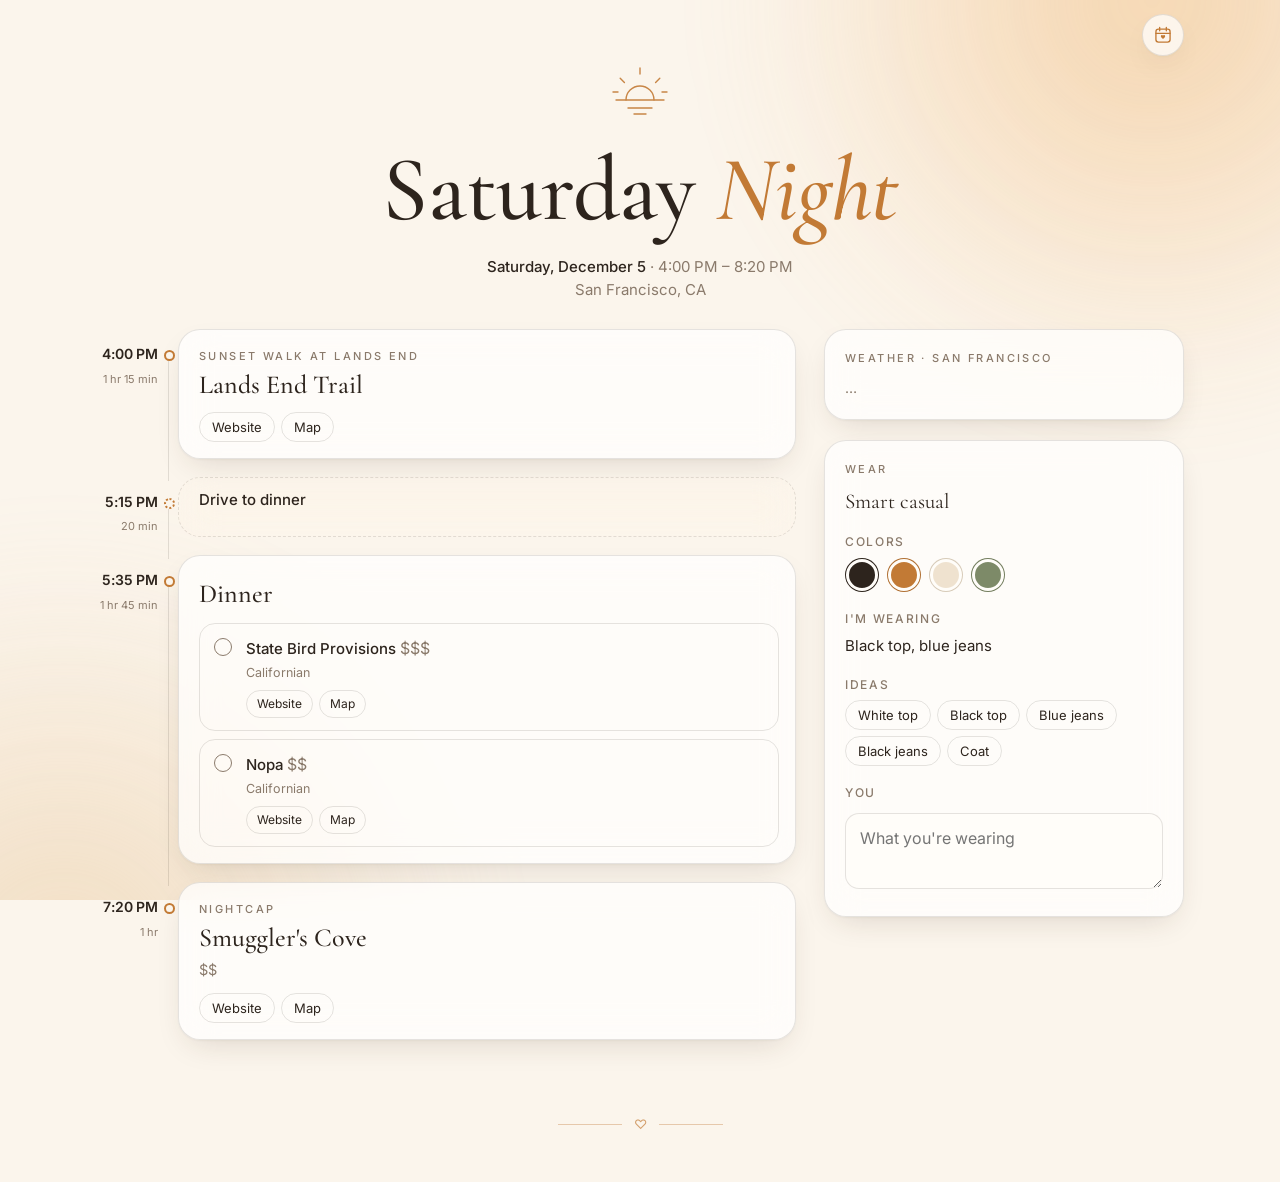
==== index.html @ 9ba9028a "Calendar link so she can browse every date - Share tab makes a calendar link carrying all dates (pas" ====
<!doctype html>
<html lang="en">
<head>
  <meta charset="utf-8">
  <meta name="viewport" content="width=device-width, initial-scale=1, viewport-fit=cover">
  <meta name="apple-mobile-web-app-capable" content="yes">
  <meta name="apple-mobile-web-app-status-bar-style" content="black-translucent">
  <meta name="apple-mobile-web-app-title" content="Date Night">
  <meta name="theme-color" content="#fbf5ec">
  <title>Date Night</title>
  <link rel="icon" href="data:image/svg+xml,<svg xmlns='http://www.w3.org/2000/svg' viewBox='0 0 64 64'><circle cx='32' cy='32' r='30' fill='%23c27a35'/><path d='M32 46s-14-8-14-18a7 7 0 0 1 14-2 7 7 0 0 1 14 2c0 10-14 18-14 18z' fill='%23fff'/></svg>">
  <link rel="preconnect" href="https://fonts.googleapis.com">
  <link rel="preconnect" href="https://fonts.gstatic.com" crossorigin>
  <link href="https://fonts.googleapis.com/css2?family=Cormorant+Garamond:ital,wght@0,400;0,500;0,600;1,400;1,500&family=Inter:wght@400;500;600&family=Playfair+Display:ital,wght@0,400;0,500;1,400&display=swap" rel="stylesheet">
  <link rel="stylesheet" href="css/style.css?v=9">
</head>
<body data-theme="golden">
  <div class="ambient" aria-hidden="true"></div>
  <div class="fx" id="fx" aria-hidden="true"></div>

  <div class="home" id="app">
    <button class="cal-btn" id="cal-btn" type="button" aria-label="Our dates" hidden>
      <svg viewBox="0 0 24 24" width="20" height="20" fill="none" stroke="currentColor" stroke-width="1.6" stroke-linecap="round" stroke-linejoin="round"><rect x="3.5" y="5" width="17" height="15.5" rx="3"/><path d="M3.5 10h17M8 3v4M16 3v4"/><path d="M12 16.6s-2.6-1.5-2.6-3.2a1.3 1.3 0 0 1 2.6-.4 1.3 1.3 0 0 1 2.6.4c0 1.7-2.6 3.2-2.6 3.2z" fill="currentColor" stroke="none"/></svg>
    </button>
    <header class="hero" id="hero"></header>

    <div class="jump-wrap">
      <nav class="jump" aria-label="Sections">
        <a href="#plan" data-sec="plan" class="on">Plan</a>
        <a href="#weather" data-sec="weather">Weather</a>
        <a href="#outfits" data-sec="outfits">Wear</a>
      </nav>
    </div>

    <div class="layout">
      <section id="plan" aria-label="Plan">
        <ol class="timeline" id="timeline"></ol>
      </section>

      <aside>
        <section id="weather" class="card weather" aria-label="Weather"></section>
        <section id="outfits" class="card outfit" aria-label="Wear"></section>
      </aside>
    </div>

    <footer class="foot"><div class="ornament" aria-hidden="true">♡</div></footer>
  </div>

  <div class="home her-cal" id="her-cal" hidden></div>

  <div class="picks-bar" id="picks-bar" hidden>
    <span id="picks-text"></span>
    <button class="btn small" id="send-picks" type="button">Send</button>
  </div>
  <div class="toast" id="toast" role="status" aria-live="polite"></div>

  <script type="module" src="js/home.js?v=9"></script>
</body>
</html>
---- css/style.css ----
/* ============================================================
   Date Planner — shared styles
   Themes set color tokens; components only read tokens.
   ============================================================ */

:root,
[data-theme="golden"] {
  --bg: #fbf5ec;
  --bg-2: #f4e8d8;
  --surface: rgba(255, 255, 255, 0.72);
  --surface-solid: #fffdf9;
  --ink: #2d241d;
  --muted: #8a7a6b;
  --line: rgba(45, 36, 29, 0.12);
  --accent: #c27a35;
  --accent-ink: #ffffff;
  --accent-soft: rgba(194, 122, 53, 0.12);
  --glow-1: rgba(239, 178, 107, 0.55);
  --glow-2: rgba(233, 199, 155, 0.6);
  --display: "Cormorant Garamond", Georgia, serif;
  --shadow: 0 1px 2px rgba(60, 40, 20, 0.04), 0 12px 32px -12px rgba(60, 40, 20, 0.18);
  color-scheme: light;
}
[data-theme="midnight"] {
  --bg: #0f131d;
  --bg-2: #161c2b;
  --surface: rgba(28, 35, 51, 0.72);
  --surface-solid: #1a2030;
  --ink: #f1ead8;
  --muted: #9aa0ae;
  --line: rgba(241, 234, 216, 0.12);
  --accent: #d6b46a;
  --accent-ink: #14110a;
  --accent-soft: rgba(214, 180, 106, 0.14);
  --glow-1: rgba(214, 180, 106, 0.22);
  --glow-2: rgba(70, 90, 150, 0.35);
  --display: "Playfair Display", Georgia, serif;
  --shadow: 0 1px 2px rgba(0, 0, 0, 0.3), 0 16px 40px -16px rgba(0, 0, 0, 0.6);
  color-scheme: dark;
}
[data-theme="blossom"] {
  --bg: #fdf4f4;
  --bg-2: #f9e3e6;
  --surface: rgba(255, 255, 255, 0.74);
  --surface-solid: #fffafa;
  --ink: #3b2430;
  --muted: #977883;
  --line: rgba(59, 36, 48, 0.12);
  --accent: #b4536b;
  --accent-ink: #ffffff;
  --accent-soft: rgba(180, 83, 107, 0.1);
  --glow-1: rgba(244, 180, 194, 0.6);
  --glow-2: rgba(255, 214, 220, 0.8);
  --display: "Cormorant Garamond", Georgia, serif;
  --shadow: 0 1px 2px rgba(90, 30, 50, 0.04), 0 12px 32px -12px rgba(90, 30, 50, 0.16);
  color-scheme: light;
}
[data-theme="coastal"] {
  --bg: #f2f6f5;
  --bg-2: #e2edeb;
  --surface: rgba(255, 255, 255, 0.74);
  --surface-solid: #fbfdfd;
  --ink: #1d2c33;
  --muted: #6e8389;
  --line: rgba(29, 44, 51, 0.12);
  --accent: #2f6f7e;
  --accent-ink: #ffffff;
  --accent-soft: rgba(47, 111, 126, 0.1);
  --glow-1: rgba(150, 200, 205, 0.55);
  --glow-2: rgba(230, 215, 185, 0.6);
  --display: "Playfair Display", Georgia, serif;
  --shadow: 0 1px 2px rgba(20, 50, 60, 0.04), 0 12px 32px -12px rgba(20, 50, 60, 0.16);
  color-scheme: light;
}
[data-theme="autumn"] {
  --bg: #3a2518;
  --bg-2: #4a3020;
  --surface: rgba(84, 54, 34, 0.66);
  --surface-solid: #4b301f;
  --ink: #f6e4cc;
  --muted: #caa684;
  --line: rgba(246, 228, 204, 0.14);
  --accent: #e8782c;
  --accent-ink: #2a1608;
  --accent-soft: rgba(232, 120, 44, 0.17);
  --glow-1: rgba(232, 120, 44, 0.3);
  --glow-2: rgba(150, 70, 25, 0.4);
  --display: "Cormorant Garamond", Georgia, serif;
  --shadow: 0 1px 2px rgba(0, 0, 0, 0.3), 0 16px 40px -16px rgba(20, 8, 0, 0.7);
  color-scheme: dark;
}
[data-theme="starlit"] {
  --bg: #15102a;
  --bg-2: #1f1840;
  --surface: rgba(42, 33, 72, 0.6);
  --surface-solid: #241c44;
  --ink: #ece8ff;
  --muted: #a49cc8;
  --line: rgba(236, 232, 255, 0.12);
  --accent: #c9b8ff;
  --accent-ink: #1a1433;
  --accent-soft: rgba(201, 184, 255, 0.14);
  --glow-1: rgba(140, 110, 255, 0.3);
  --glow-2: rgba(255, 170, 220, 0.16);
  --display: "Cormorant Garamond", Georgia, serif;
  --shadow: 0 1px 2px rgba(0, 0, 0, 0.3), 0 16px 40px -16px rgba(0, 0, 0, 0.7);
  color-scheme: dark;
}

[data-theme="warmxmas"] {
  --bg: #1b2a21; --bg-2: #22352a; --surface: rgba(38, 58, 45, 0.72); --surface-solid: #24372b;
  --ink: #f7ecd8; --muted: #b8b59c; --line: rgba(247, 236, 216, 0.13);
  --accent: #e0533f; --accent-ink: #ffffff; --accent-soft: rgba(224, 83, 63, 0.16);
  --glow-1: rgba(240, 180, 90, 0.22); --glow-2: rgba(224, 83, 63, 0.18);
  --display: "Playfair Display", Georgia, serif; --flake: #ffffff;
  --shadow: 0 1px 2px rgba(0, 0, 0, 0.3), 0 16px 40px -16px rgba(0, 0, 0, 0.6);
  color-scheme: dark;
}
[data-theme="whitexmas"] {
  --bg: #f3f6f9; --bg-2: #e3ebf3; --surface: rgba(255, 255, 255, 0.76); --surface-solid: #fbfdff;
  --ink: #1d2a3a; --muted: #74859a; --line: rgba(29, 42, 58, 0.11);
  --accent: #3b6a9a; --accent-ink: #ffffff; --accent-soft: rgba(59, 106, 154, 0.1);
  --glow-1: rgba(180, 205, 230, 0.7); --glow-2: rgba(255, 255, 255, 0.9);
  --display: "Cormorant Garamond", Georgia, serif; --flake: #b9cde2;
  --shadow: 0 1px 2px rgba(20, 40, 70, 0.04), 0 12px 32px -12px rgba(20, 40, 70, 0.16);
  color-scheme: light;
}
[data-theme="festive"] {
  --bg: #121212; --bg-2: #1d1b17; --surface: rgba(32, 30, 26, 0.74); --surface-solid: #1f1d19;
  --ink: #f6efe0; --muted: #a8a08e; --line: rgba(246, 239, 224, 0.12);
  --accent: #e6c25d; --accent-ink: #1a1406; --accent-soft: rgba(230, 194, 93, 0.14);
  --glow-1: rgba(230, 194, 93, 0.22); --glow-2: rgba(240, 120, 170, 0.14);
  --display: "Playfair Display", Georgia, serif;
  --shadow: 0 1px 2px rgba(0, 0, 0, 0.4), 0 16px 40px -16px rgba(0, 0, 0, 0.7);
  color-scheme: dark;
}
[data-theme="summer"] {
  --bg: #fff7e8; --bg-2: #ffe9c7; --surface: rgba(255, 255, 255, 0.74); --surface-solid: #fffcf5;
  --ink: #2b2118; --muted: #9a8167; --line: rgba(43, 33, 24, 0.12);
  --accent: #f0643a; --accent-ink: #ffffff; --accent-soft: rgba(240, 100, 58, 0.12);
  --glow-1: rgba(255, 200, 80, 0.6); --glow-2: rgba(80, 200, 200, 0.32);
  --display: "Playfair Display", Georgia, serif;
  --shadow: 0 1px 2px rgba(90, 50, 10, 0.05), 0 12px 32px -12px rgba(90, 50, 10, 0.18);
  color-scheme: light;
}
[data-theme="valentine"] {
  --bg: #fff1f3; --bg-2: #ffdfe5; --surface: rgba(255, 255, 255, 0.76); --surface-solid: #fffafb;
  --ink: #3d1424; --muted: #a26a7c; --line: rgba(61, 20, 36, 0.12);
  --accent: #d6336c; --accent-ink: #ffffff; --accent-soft: rgba(214, 51, 108, 0.1);
  --glow-1: rgba(255, 150, 180, 0.55); --glow-2: rgba(255, 205, 215, 0.75);
  --display: "Playfair Display", Georgia, serif;
  --shadow: 0 1px 2px rgba(90, 20, 40, 0.04), 0 12px 32px -12px rgba(90, 20, 40, 0.18);
  color-scheme: light;
}
[data-theme="spooky"] {
  --bg: #15111b; --bg-2: #1f1828; --surface: rgba(36, 28, 46, 0.72); --surface-solid: #221a2b;
  --ink: #f3e9dc; --muted: #a596a8; --line: rgba(243, 233, 220, 0.12);
  --accent: #f28b2c; --accent-ink: #1a0f05; --accent-soft: rgba(242, 139, 44, 0.15);
  --glow-1: rgba(242, 139, 44, 0.2); --glow-2: rgba(120, 80, 190, 0.25);
  --display: "Cormorant Garamond", Georgia, serif;
  --shadow: 0 1px 2px rgba(0, 0, 0, 0.4), 0 16px 40px -16px rgba(0, 0, 0, 0.7);
  color-scheme: dark;
}

/* ---------- base ---------- */
*, *::before, *::after { box-sizing: border-box; }
html { -webkit-text-size-adjust: 100%; scroll-behavior: smooth; scroll-padding-top: 72px; }
body {
  margin: 0;
  background: var(--bg);
  color: var(--ink);
  font: 400 16px/1.55 "Inter", -apple-system, BlinkMacSystemFont, "Segoe UI", sans-serif;
  -webkit-font-smoothing: antialiased;

  min-height: 100vh;
  min-height: 100dvh;
}
a { color: inherit; }
button, input, select, textarea { font: inherit; color: inherit; }
img, svg { display: block; }
.sr-only { position: absolute; width: 1px; height: 1px; overflow: hidden; clip: rect(0 0 0 0); white-space: nowrap; }

.display { font-family: var(--display); font-weight: 500; letter-spacing: -0.01em; line-height: 1.05; }
.eyebrow { font-size: 11px; letter-spacing: .22em; text-transform: uppercase; color: var(--muted); font-weight: 500; }
.muted { color: var(--muted); }

/* ambient background glow */
.ambient { position: fixed; inset: 0; width: 100vw; z-index: -1; pointer-events: none; overflow: hidden; }
.ambient::before, .ambient::after {
  content: ""; position: absolute; width: 70vmax; height: 70vmax; border-radius: 50%;
  filter: blur(60px); opacity: .9; animation: drift 26s ease-in-out infinite alternate;
}
.ambient::before { background: radial-gradient(circle, var(--glow-1), transparent 65%); top: -35vmax; right: -25vmax; }
.ambient::after { background: radial-gradient(circle, var(--glow-2), transparent 65%); bottom: -40vmax; left: -30vmax; animation-delay: -13s; }
[data-theme="starlit"] .ambient, [data-theme="midnight"] .ambient, [data-theme="festive"] .ambient, [data-theme="spooky"] .ambient {
  background-image:
    radial-gradient(1px 1px at 12% 18%, rgba(255,255,255,.7), transparent 60%),
    radial-gradient(1px 1px at 72% 12%, rgba(255,255,255,.55), transparent 60%),
    radial-gradient(1.5px 1.5px at 38% 42%, rgba(255,255,255,.5), transparent 60%),
    radial-gradient(1px 1px at 88% 48%, rgba(255,255,255,.6), transparent 60%),
    radial-gradient(1px 1px at 22% 72%, rgba(255,255,255,.45), transparent 60%),
    radial-gradient(1.5px 1.5px at 62% 84%, rgba(255,255,255,.5), transparent 60%),
    radial-gradient(1px 1px at 50% 26%, rgba(255,255,255,.4), transparent 60%),
    radial-gradient(1px 1px at 92% 90%, rgba(255,255,255,.45), transparent 60%);
}
[data-theme="midnight"] .ambient { opacity: .6; }
@keyframes drift { to { transform: translate(-6vmax, 8vmax) scale(1.08); } }
@media (prefers-reduced-motion: reduce) { .ambient::before, .ambient::after { animation: none; } html { scroll-behavior: auto; } }

/* ---------- shared controls ---------- */
.btn {
  display: inline-flex; align-items: center; justify-content: center; gap: 8px;
  min-height: 44px; padding: 0 18px; border-radius: 999px;
  border: 1px solid var(--line); background: var(--surface-solid); color: var(--ink);
  font-size: 14px; font-weight: 500; cursor: pointer; text-decoration: none; white-space: nowrap;
  transition: transform .15s ease, background .2s ease, border-color .2s ease, box-shadow .2s;
}
.btn:hover { border-color: color-mix(in srgb, var(--ink) 25%, transparent); }
.btn:active { transform: scale(.98); }
.btn.primary { background: var(--accent); border-color: var(--accent); color: var(--accent-ink); }
.btn.primary:hover { box-shadow: 0 6px 18px -6px var(--accent); }
.btn.ghost { background: transparent; }
.btn.small { min-height: 34px; padding: 0 12px; font-size: 13px; }
.btn.icon { width: 36px; min-height: 36px; padding: 0; }
.btn:focus-visible, .chip:focus-visible, input:focus-visible, select:focus-visible, textarea:focus-visible {
  outline: 2px solid var(--accent); outline-offset: 2px;
}

.chip {
  display: inline-flex; align-items: center; gap: 6px; min-height: 30px; padding: 0 12px;
  border-radius: 999px; border: 1px solid var(--line); background: transparent;
  font-size: 13px; color: var(--ink); cursor: pointer; text-decoration: none; white-space: nowrap;
}
.chip[aria-pressed="true"] { background: var(--ink); color: var(--bg); border-color: var(--ink); }
.chip.soft { background: var(--accent-soft); border-color: transparent; color: var(--accent); }

.card {
  background: var(--surface);
  -webkit-backdrop-filter: blur(18px) saturate(1.2); backdrop-filter: blur(18px) saturate(1.2);
  border: 1px solid var(--line); border-radius: 22px; box-shadow: var(--shadow);
}

.toast {
  position: fixed; left: 50%; bottom: calc(24px + env(safe-area-inset-bottom)); transform: translate(-50%, 20px);
  background: var(--ink); color: var(--bg); padding: 12px 18px; border-radius: 999px; font-size: 14px;
  opacity: 0; pointer-events: none; transition: all .3s ease; z-index: 50; max-width: calc(100vw - 32px); text-align: center;
}
.toast.show { opacity: 1; transform: translate(-50%, 0); }

/* ============================================================
   HOME — the date-night invitation
   ============================================================ */
.home { max-width: 1120px; margin: 0 auto; padding: 0 16px calc(48px + env(safe-area-inset-bottom)); }

.hero { text-align: center; padding: calc(56px + env(safe-area-inset-top)) 8px 28px; position: relative; }
.hero .emblem { width: 64px; height: 64px; margin: 0 auto 22px; color: var(--accent); opacity: .9; animation: rise 1s ease backwards; }
.hero .eyebrow { animation: rise 1s .1s ease backwards; }
.hero h1 { font-size: clamp(44px, 11vw, 92px); margin: 14px 0 16px; animation: rise 1s .18s ease backwards; }
.hero h1 em { font-style: italic; color: var(--accent); }
.hero .when { font-size: 15px; color: var(--muted); animation: rise 1s .26s ease backwards; }
.hero .when strong { color: var(--ink); font-weight: 500; }
.hero .invite { max-width: 34em; margin: 22px auto 0; font-family: var(--display); font-size: clamp(19px, 4.6vw, 23px); line-height: 1.45; font-style: italic; animation: rise 1s .34s ease backwards; }
.countdown { display: inline-flex; gap: 6px; margin-top: 26px; animation: rise 1s .42s ease backwards; }
.countdown div { min-width: 64px; padding: 10px 6px 8px; border-radius: 16px; border: 1px solid var(--line); background: var(--surface); }
.countdown b { display: block; font-family: var(--display); font-size: 28px; font-weight: 500; line-height: 1; }
.countdown span { font-size: 10px; letter-spacing: .16em; text-transform: uppercase; color: var(--muted); }
.ornament { display: flex; align-items: center; justify-content: center; gap: 12px; color: var(--accent); margin: 36px auto 0; opacity: .7; }
.ornament::before, .ornament::after { content: ""; height: 1px; width: 64px; background: currentColor; opacity: .5; }
@keyframes rise { from { opacity: 0; transform: translateY(12px); } to { opacity: 1; transform: none; } }

.jump-wrap {
  position: sticky; top: 0; z-index: 10; margin: 0 -16px 20px; padding: calc(10px + env(safe-area-inset-top)) 16px 12px;
  background: linear-gradient(var(--bg) 60%, transparent);
}
.jump {
  display: grid; grid-template-columns: repeat(3, 1fr); gap: 2px; max-width: 320px; margin: 0 auto; padding: 4px;
  border-radius: 999px; background: var(--surface-solid); border: 1px solid var(--line); box-shadow: var(--shadow);
}
.jump a {
  padding: 8px 0; border-radius: 999px; font-size: 13px; text-align: center; text-decoration: none; color: var(--muted);
  -webkit-tap-highlight-color: transparent; transition: background .2s, color .2s;
}
.jump a.on { background: var(--ink); color: var(--bg); }
.layout { display: grid; grid-template-columns: minmax(0, 1fr); gap: 20px; }
.layout > * { min-width: 0; }
@media (min-width: 900px) {
  .layout { grid-template-columns: minmax(0, 1fr) 360px; gap: 28px; align-items: start; }
  .layout aside { position: sticky; top: 80px; }
  .jump-wrap { display: none; }
}
aside { display: grid; grid-template-columns: minmax(0, 1fr); gap: 20px; }

.section-title { display: flex; align-items: baseline; justify-content: space-between; gap: 12px; margin: 0 4px 14px; }
.section-title h2 { font-family: var(--display); font-weight: 500; font-size: 30px; margin: 0; }

/* timeline */
.timeline { list-style: none; margin: 0; padding: 0; position: relative; }
.tl-item { display: grid; grid-template-columns: 62px minmax(0, 1fr); gap: 20px; position: relative; padding-bottom: 18px; }
.tl-item::before { content: ""; position: absolute; left: 72px; top: 22px; bottom: -4px; width: 1px; background: var(--line); }
.tl-item:last-child::before { display: none; }
.tl-time { text-align: right; padding-top: 14px; }
.tl-time b { display: block; font-size: 14px; white-space: nowrap; font-weight: 600; letter-spacing: -.01em; }
.tl-time span { font-size: 11px; color: var(--muted); }
.tl-card { position: relative; padding: 18px 16px 16px 20px; }
.tl-card .eyebrow { min-width: 0; }
.tl-card::before {
  content: ""; position: absolute; left: -15.5px; top: 20px; width: 11px; height: 11px; border-radius: 50%;
  background: var(--bg); border: 2px solid var(--accent);
}
.tl-item.travel .tl-card { background: transparent; box-shadow: none; border-style: dashed; padding-block: 12px; }
.tl-item.travel .tl-card::before { border-style: dotted; }
.tl-kind { display: flex; align-items: center; gap: 8px; justify-content: space-between; }
.tl-card h3 { font-family: var(--display); font-weight: 500; font-size: 26px; line-height: 1.1; margin: 6px 0 4px; }
.tl-item.travel h3 { font-family: inherit; font-size: 15px; font-weight: 500; margin: 2px 0 0; }
.tl-card p { margin: 6px 0 0; font-size: 14.5px; color: var(--muted); }
.tl-meta { display: flex; flex-wrap: wrap; gap: 6px; margin-top: 12px; }
.temp-chip { display: inline-flex; align-items: center; gap: 4px; font-size: 12px; color: var(--muted); }
.temp-chip svg { width: 15px; height: 15px; }
.badge { display: inline-flex; align-items: center; gap: 6px; font-size: 12px; padding: 4px 10px; border-radius: 999px; background: var(--accent-soft); color: var(--accent); font-weight: 500; }
.badge.ok { background: color-mix(in srgb, #3f8f5a 14%, transparent); color: #3f8f5a; }
[data-theme="midnight"] .badge.ok, [data-theme="starlit"] .badge.ok { color: #8fd3a5; }

.options { display: grid; gap: 8px; margin-top: 14px; }
.options .label { font-size: 12px; color: var(--muted); }
.opt {
  display: grid; grid-template-columns: 22px 1fr; gap: 10px; align-items: start; text-align: left; width: 100%;
  padding: 12px 14px; border-radius: 16px; border: 1px solid var(--line); background: transparent; cursor: pointer;
  transition: border-color .2s, background .2s;
}
.opt:hover { border-color: color-mix(in srgb, var(--accent) 50%, transparent); }
.opt[aria-checked="true"] { border-color: var(--accent); background: var(--accent-soft); }
.opt .radio { width: 18px; height: 18px; border-radius: 50%; border: 1.5px solid var(--muted); margin-top: 2px; display: grid; place-items: center; }
.opt[aria-checked="true"] .radio { border-color: var(--accent); }
.opt[aria-checked="true"] .radio::after { content: ""; width: 8px; height: 8px; border-radius: 50%; background: var(--accent); }
.opt strong { font-weight: 500; font-size: 15px; }
.opt small { display: block; color: var(--muted); font-size: 12.5px; margin-top: 2px; }
.opt .chip { min-height: 28px; padding: 0 10px; font-size: 12px; }
.opt .links { display: flex; gap: 6px; margin-top: 8px; flex-wrap: wrap; }

/* weather */
.weather { padding: 20px; }
.wx-now { display: flex; align-items: center; gap: 16px; margin-top: 10px; }
.wx-now svg { width: 52px; height: 52px; color: var(--accent); stroke-width: 1.2; }
.wx-now .temp { font-family: var(--display); font-size: 52px; line-height: 1; font-weight: 500; }
.wx-now .desc { font-size: 15px; }
.wx-now .desc small { display: block; color: var(--muted); font-size: 13px; }
.wx-stats { display: grid; grid-template-columns: repeat(3, 1fr); gap: 8px; margin-top: 16px; }
.wx-stats div { padding: 10px; border-radius: 14px; background: var(--accent-soft); text-align: center; }
.wx-stats b { display: block; font-size: 15px; font-weight: 600; }
.wx-stats span { font-size: 11px; color: var(--muted); letter-spacing: .04em; }
.wx-hours { display: flex; gap: 4px; overflow-x: auto; margin: 16px -4px 0; padding: 0 4px 4px; scrollbar-width: none; }
.wx-hours::-webkit-scrollbar { display: none; }
.wx-hours div { flex: 1 0 46px; text-align: center; font-size: 12px; color: var(--muted); padding: 8px 0; border-radius: 12px; }
.wx-hours div.in { color: var(--ink); background: var(--accent-soft); }
.wx-hours svg { width: 18px; height: 18px; margin: 6px auto; }
.wx-tip { margin: 14px 0 0; font-size: 14px; font-style: italic; font-family: var(--display); font-size: 18px; }
.wx-empty { color: var(--muted); font-size: 14px; margin: 10px 0 0; }

/* outfits */
.outfit { padding: 20px; }
.outfit h4 { margin: 18px 0 6px; font-size: 12px; letter-spacing: .14em; text-transform: uppercase; color: var(--muted); font-weight: 500; }
.outfit p { margin: 0; font-size: 15px; }
.palette { display: flex; gap: 8px; margin-top: 4px; }
.palette i { width: 34px; height: 34px; border-radius: 50%; border: 1px solid var(--line); box-shadow: inset 0 0 0 3px var(--surface-solid); }
.suggest { display: flex; flex-wrap: wrap; gap: 6px; }
.suggest button[aria-pressed="true"] { background: var(--accent); color: var(--accent-ink); border-color: var(--accent); }
.outfit textarea, .field textarea, .field input, .field select {
  width: 100%; border: 1px solid var(--line); border-radius: 14px; padding: 12px 14px; background: var(--surface-solid);
  font-size: 16px; resize: vertical;
}
.outfit textarea { margin-top: 4px; min-height: 76px; }

.picks-bar {
  position: fixed; left: 50%; transform: translateX(-50%); bottom: calc(16px + env(safe-area-inset-bottom)); z-index: 20;
  display: flex; align-items: center; gap: 12px; padding: 6px 6px 6px 18px; border-radius: 999px;
  background: var(--ink); color: var(--bg); box-shadow: 0 16px 40px -12px rgba(0,0,0,.45); font-size: 14px;
  max-width: calc(100vw - 32px); animation: rise .4s ease backwards;
}
.picks-bar .btn { background: var(--accent); border-color: var(--accent); color: var(--accent-ink); }
.picks-bar[hidden] { display: none; }

.foot { text-align: center; margin-top: 56px; font-size: 13px; color: var(--muted); }
.foot a { color: var(--muted); }

/* ============================================================
   PLANNER
   ============================================================ */
.planner-body { --display: "Cormorant Garamond", Georgia, serif; transition: background-color .5s ease, color .5s ease; }
.p-top {
  position: sticky; top: 0; z-index: 30; display: flex; align-items: center; gap: 12px;
  padding: calc(10px + env(safe-area-inset-top)) 16px 10px;
  background: color-mix(in srgb, var(--bg) 82%, transparent);
  -webkit-backdrop-filter: blur(18px); backdrop-filter: blur(18px); border-bottom: 1px solid var(--line);
}
.p-top .brand { font-family: var(--display); font-size: 24px; font-weight: 500; margin-right: auto; text-decoration: none; }
.p-top .brand em { color: var(--accent); }
.saved { font-size: 12px; color: var(--muted); transition: opacity .3s; }

.p-shell { display: grid; grid-template-columns: minmax(0, 1fr); max-width: 1240px; margin: 0 auto; }
.p-shell > * { min-width: 0; }
@media (min-width: 960px) { .p-shell { grid-template-columns: 270px minmax(0, 1fr); } }

.p-side { padding: 20px 16px; border-right: 1px solid var(--line); display: none; }
@media (min-width: 960px) { .p-side { display: block; position: sticky; top: 65px; height: calc(100vh - 65px); overflow: auto; } }
.p-side h3 { margin: 4px 4px 12px; }
.plan-link {
  display: block; width: 100%; text-align: left; padding: 12px 14px; border-radius: 14px; border: 1px solid transparent;
  background: transparent; cursor: pointer; margin-bottom: 4px;
}
.plan-link:hover { background: var(--accent-soft); }
.plan-link.on { background: var(--surface-solid); border-color: var(--line); box-shadow: var(--shadow); }
.plan-link b { display: block; font-weight: 500; font-size: 14.5px; }
.plan-link small { color: var(--muted); font-size: 12px; }
.plan-link .star { color: var(--accent); }
.p-mobile-switch { display: flex; gap: 8px; padding: 14px 16px 0; }
.p-mobile-switch select { flex: 1; min-width: 0; width: 100%; min-height: 44px; border-radius: 999px; border: 1px solid var(--line); padding: 0 14px; background: var(--surface-solid); font-size: 15px; }
@media (min-width: 960px) { .p-mobile-switch { display: none; } }

.p-main { padding: 16px 16px calc(80px + env(safe-area-inset-bottom)); min-width: 0; }
@media (min-width: 960px) { .p-main { padding: 28px 36px 80px; } }
.p-head { display: flex; align-items: flex-end; justify-content: space-between; gap: 16px; flex-wrap: wrap; margin-bottom: 18px; }
.p-head h1 { font-size: clamp(34px, 7vw, 48px); margin: 4px 0 0; }

.tabs { display: flex; gap: 4px; padding: 4px; border-radius: 999px; background: var(--bg-2); width: max-content; max-width: 100%; overflow-x: auto; margin-bottom: 22px; scrollbar-width: none; }
.tabs button { border: 0; background: transparent; padding: 8px 16px; border-radius: 999px; font-size: 14px; cursor: pointer; color: var(--muted); white-space: nowrap; }
.tabs button[aria-selected="true"] { background: var(--surface-solid); color: var(--ink); box-shadow: var(--shadow); }

.panel { display: grid; gap: 16px; }
.p-card { padding: 20px; background: var(--surface-solid); border: 1px solid var(--line); border-radius: 20px; }
.p-card > h3 { margin: 0 0 4px; font-family: var(--display); font-weight: 500; font-size: 24px; }
.p-card > p.hint { margin: 0 0 14px; font-size: 13.5px; color: var(--muted); }

.grid2 { display: grid; gap: 12px; }
@media (min-width: 640px) { .grid2 { grid-template-columns: 1fr 1fr; } }
.field { display: grid; gap: 6px; }
.field > span { font-size: 12.5px; color: var(--muted); font-weight: 500; }
.field input, .field select { min-height: 46px; }
.field textarea { min-height: 84px; }
.check { display: inline-flex; align-items: center; gap: 8px; font-size: 14px; cursor: pointer; }
.check input { width: 18px; height: 18px; accent-color: var(--accent); }

.geo-results { display: grid; gap: 4px; margin-top: 6px; }
.geo-results button { text-align: left; padding: 10px 12px; border-radius: 12px; border: 1px solid var(--line); background: transparent; cursor: pointer; font-size: 14px; }
.geo-results button:hover { background: var(--accent-soft); }

.theme-grid { display: grid; grid-template-columns: repeat(auto-fill, minmax(150px, 1fr)); gap: 10px; }
.theme-card {
  text-align: left; border-radius: 18px; border: 1.5px solid var(--line); padding: 0; overflow: hidden; cursor: pointer; background: transparent;
  transition: transform .2s, border-color .2s;
}
.theme-card:hover { transform: translateY(-2px); }
.theme-card[aria-pressed="true"] { border-color: var(--accent); box-shadow: 0 0 0 3px var(--accent-soft); }
.theme-card .sw { height: 70px; display: grid; grid-template-columns: 2fr 1fr 1fr 1fr; position: relative; }
.theme-card .sw svg { position: absolute; right: 10px; top: 10px; width: 30px; height: 30px; }
.theme-card .tx { padding: 10px 12px 12px; }
.theme-card b { display: block; font-weight: 500; font-size: 14px; }
.theme-card small { color: var(--muted); font-size: 12px; line-height: 1.35; display: block; }

.toolbar { display: flex; flex-wrap: wrap; gap: 6px; align-items: center; }
.toolbar .spacer { flex: 1; }
.add-row { display: flex; gap: 6px; flex-wrap: wrap; }
.time-sum { font-size: 13px; color: var(--muted); }

.items { display: grid; gap: 10px; }
.item { border: 1px solid var(--line); border-radius: 18px; background: var(--surface-solid); transition: box-shadow .2s, opacity .2s, transform .2s; }
.item.dragging { opacity: .4; }
.item.drop-above { box-shadow: 0 -3px 0 var(--accent); }
.item.drop-below { box-shadow: 0 3px 0 var(--accent); }
.item-head { display: grid; grid-template-columns: auto minmax(0, 1fr) auto; align-items: center; gap: 10px; padding: 10px 10px 10px 8px; }
.handle { display: grid; gap: 2px; }
.handle button { width: 30px; height: 24px; border: 0; background: transparent; border-radius: 8px; cursor: pointer; color: var(--muted); font-size: 12px; }
.handle button:hover:not(:disabled) { background: var(--accent-soft); color: var(--ink); }
.handle button:disabled { opacity: .25; cursor: default; }
.grip { cursor: grab; color: var(--muted); padding: 0 2px; font-size: 16px; user-select: none; display: none; }
@media (hover: hover) { .grip { display: block; } }
.item-title { min-width: 0; cursor: pointer; }
.item-title b { display: block; font-weight: 500; font-size: 15.5px; white-space: nowrap; overflow: hidden; text-overflow: ellipsis; }
.item-title small { color: var(--muted); font-size: 12.5px; }
.item-title .ic { color: var(--accent); margin-right: 6px; }
.dur { display: flex; align-items: center; gap: 2px; border: 1px solid var(--line); border-radius: 999px; padding: 2px; }
.dur button { width: 32px; height: 32px; border-radius: 50%; border: 0; background: transparent; cursor: pointer; font-size: 16px; }
.dur button:hover { background: var(--accent-soft); }
.dur span { font-size: 12.5px; min-width: 50px; text-align: center; font-variant-numeric: tabular-nums; }
.item-body { border-top: 1px solid var(--line); padding: 16px; display: grid; gap: 14px; }
.item-body[hidden] { display: none; }
.sub { font-size: 12px; letter-spacing: .14em; text-transform: uppercase; color: var(--muted); margin: 4px 0 -4px; font-weight: 500; }
.opt-edit { border: 1px solid var(--line); border-radius: 16px; padding: 14px; display: grid; gap: 10px; }
.opt-edit.is-hidden { opacity: .55; }
.opt-edit .row { display: flex; gap: 8px; align-items: center; flex-wrap: wrap; }
.opt-edit .row .spacer { flex: 1; }
.resv { border-radius: 16px; padding: 14px; background: var(--accent-soft); display: grid; gap: 10px; }
.resv .row { display: flex; flex-wrap: wrap; gap: 6px; align-items: center; }
.empty { text-align: center; padding: 36px 16px; color: var(--muted); border: 1px dashed var(--line); border-radius: 18px; }
.empty .display { font-size: 26px; color: var(--ink); margin-bottom: 6px; }

.swatch-row { display: flex; gap: 8px; flex-wrap: wrap; align-items: center; }
.swatch-row label { position: relative; }
.swatch-row input[type=color] { width: 40px; height: 40px; border-radius: 50%; border: 1px solid var(--line); padding: 0; background: none; cursor: pointer; }
.swatch-row input[type=color]::-webkit-color-swatch-wrapper { padding: 3px; }
.swatch-row input[type=color]::-webkit-color-swatch { border: 0; border-radius: 50%; }
.swatch-row .x { position: absolute; top: -4px; right: -4px; width: 18px; height: 18px; border-radius: 50%; border: 0; background: var(--ink); color: var(--bg); font-size: 11px; line-height: 18px; cursor: pointer; padding: 0; }
.list-edit { display: grid; gap: 6px; }
.list-edit .row { display: flex; gap: 6px; }
.list-edit input { flex: 1; min-height: 42px; border: 1px solid var(--line); border-radius: 12px; padding: 0 12px; background: var(--surface-solid); font-size: 16px; }

.share-link { display: flex; gap: 8px; }
.share-link input { flex: 1; min-width: 0; min-height: 44px; border: 1px solid var(--line); border-radius: 999px; padding: 0 16px; background: var(--bg); font-size: 13px; color: var(--muted); }
code.block { display: block; white-space: pre-wrap; background: var(--bg-2); border-radius: 12px; padding: 12px; font-size: 12.5px; }

@media (max-width: 560px) {
  .item-head { grid-template-columns: auto minmax(0, 1fr); row-gap: 6px; }
  .item-head .dur { grid-column: 2; justify-self: start; }
  .item-title b { white-space: normal; }
}

/* her reservation answer */
.resv-ask { display: flex; align-items: center; gap: 6px; margin-top: 14px; font-size: 13px; color: var(--muted); }
.resv-ask span { margin-right: 4px; }
.resv-ask .chip[aria-pressed="true"] { background: var(--accent); border-color: var(--accent); color: var(--accent-ink); }
.outfit .dress { margin-top: 10px; font-family: var(--display); font-size: 21px; line-height: 1.3; }

/* ============================================================
   CALENDAR
   ============================================================ */
.cal-head { display: flex; align-items: flex-end; justify-content: space-between; gap: 12px; flex-wrap: wrap; margin-bottom: 18px; }
.cal-head h1 { font-size: clamp(34px, 7vw, 48px); margin: 4px 0 0; }
.seg { display: inline-flex; padding: 3px; border-radius: 999px; background: var(--bg-2); }
.seg button { border: 0; background: transparent; padding: 6px 14px; border-radius: 999px; font-size: 13px; cursor: pointer; color: var(--muted); }
.seg button[aria-pressed="true"] { background: var(--surface-solid); color: var(--ink); box-shadow: var(--shadow); }
.cal-grid { display: grid; grid-template-columns: repeat(7, minmax(0, 1fr)); gap: 4px; }
.cal-dow { text-align: center; font-size: 11px; letter-spacing: .12em; color: var(--muted); padding: 4px 0 6px; }
.cal-day {
  min-height: 104px; padding: 8px; border-radius: 14px; border: 1px solid var(--line); background: var(--surface-solid);
  display: flex; flex-direction: column; align-items: stretch; gap: 4px; text-align: left; cursor: pointer; min-width: 0; overflow: hidden;
}
.cal-day:hover { border-color: color-mix(in srgb, var(--ink) 25%, transparent); }
.cal-day .n { font-size: 13px; font-weight: 500; width: 24px; height: 24px; display: grid; place-items: center; border-radius: 999px; }
.cal-day.out { background: transparent; opacity: .4; }
.cal-day.past .n { color: var(--muted); }
.cal-day.today .n { background: var(--ink); color: var(--bg); }
.cal-day.sel { border-color: var(--accent); box-shadow: 0 0 0 2px var(--accent-soft); }
.cal-pills { display: grid; gap: 3px; min-width: 0; }
.cal-pill {
  display: block; font-size: 11.5px; padding: 3px 6px; border-radius: 6px; white-space: nowrap; overflow: hidden; text-overflow: ellipsis;
  background: color-mix(in srgb, var(--c) 18%, transparent); border-left: 2px solid var(--c);
}
.cal-day.past .cal-pill { opacity: .65; }
@media (max-width: 640px) {
  .cal-day { min-height: 0; aspect-ratio: 1; padding: 4px; align-items: center; justify-content: flex-start; gap: 2px; border-radius: 12px; }
  .cal-pills { display: flex; gap: 3px; justify-content: center; }
  .cal-pill { font-size: 0; width: 6px; height: 6px; padding: 0; border: 0; border-radius: 50%; background: var(--c); }
}
.day-list { display: grid; gap: 8px; margin-top: 16px; }
.day-list h3 { margin: 4px 2px 2px; font-family: var(--display); font-weight: 500; font-size: 22px; }
.plan-row {
  display: grid; grid-template-columns: 4px minmax(0, 1fr) auto; gap: 12px; align-items: center; width: 100%; text-align: left;
  padding: 12px 14px; border-radius: 16px; border: 1px solid var(--line); background: var(--surface-solid); cursor: pointer;
}
.plan-row:hover { border-color: color-mix(in srgb, var(--ink) 25%, transparent); }
.plan-row i { align-self: stretch; border-radius: 4px; background: var(--c); }
.plan-row b { display: block; font-weight: 500; }
.plan-row small { color: var(--muted); font-size: 12.5px; }
.plan-row.past { opacity: .7; }
.week { display: grid; gap: 8px; }
.wk-row {
  display: grid; grid-template-columns: 56px minmax(0, 1fr); gap: 14px; padding: 12px 14px; border-radius: 16px;
  border: 1px solid var(--line); background: var(--surface-solid);
}
.wk-row.past { opacity: .6; }
.wk-row.today { border-color: var(--accent); }
.wk-date { text-align: center; }
.wk-date small { display: block; font-size: 11px; letter-spacing: .12em; text-transform: uppercase; color: var(--muted); }
.wk-date b { font-family: var(--display); font-size: 28px; font-weight: 500; line-height: 1.1; }
.wk-plans { display: grid; gap: 8px; align-content: center; min-width: 0; }
.wk-plan { text-align: left; border: 0; background: transparent; padding: 0; cursor: pointer; min-width: 0; }
.wk-plan b { font-weight: 500; display: flex; align-items: center; gap: 8px; }
.wk-plan b::before { content: ""; width: 8px; height: 8px; border-radius: 50%; background: var(--c); flex: none; }
.wk-plan ol { list-style: none; margin: 6px 0 0; padding: 0 0 0 16px; display: grid; gap: 2px; font-size: 13px; color: var(--muted); }
.wk-plan ol span { display: inline-block; min-width: 68px; font-variant-numeric: tabular-nums; }
.wk-add { justify-self: start; border: 0; background: transparent; color: var(--muted); font-size: 13px; cursor: pointer; padding: 4px 0; }
.wk-add:hover { color: var(--ink); }
.side-group { margin: 18px 4px 8px; }
.display, .wk-date b, .countdown b, .wx-now .temp { font-variant-numeric: lining-nums; }
.plan-row-wrap { display: grid; grid-template-columns: minmax(0, 1fr) auto; gap: 6px; align-items: stretch; }
.heart {
  width: 48px; border-radius: 16px; border: 1px solid var(--line); background: var(--surface-solid);
  font-size: 18px; cursor: pointer; color: var(--muted);
}
.heart[aria-pressed="true"] { color: var(--accent); border-color: var(--accent); background: var(--accent-soft); }
.fav-month h3::before { content: "♥ "; color: var(--accent); font-size: .8em; }
@media (max-width: 640px) { .cal-pill.fav { width: 7px; height: 7px; box-shadow: 0 0 0 2px var(--surface-solid), 0 0 0 3px var(--c); } }

/* quick delete */
.plan-row-wrap { grid-template-columns: minmax(0, 1fr) auto auto; }
.row-del {
  width: 44px; border-radius: 16px; border: 1px solid var(--line); background: var(--surface-solid);
  color: var(--muted); cursor: pointer; display: grid; place-items: center; padding: 0;
}
.row-del svg { display: block; }
.row-del:hover { color: #b3261e; border-color: color-mix(in srgb, #b3261e 40%, transparent); }
.wk-item { display: grid; grid-template-columns: minmax(0, 1fr) auto; gap: 8px; align-items: start; }
.wk-item .row-del { width: 36px; height: 36px; border-radius: 12px; }
.toast { pointer-events: none; display: inline-flex; align-items: center; gap: 14px; }
.toast.show { pointer-events: auto; }
.toast-btn { border: 0; background: transparent; color: inherit; font-weight: 600; text-decoration: underline; cursor: pointer; padding: 4px 0; font-size: 14px; }

/* ============================================================
   THEME EFFECTS (home page)
   ============================================================ */
.home { position: relative; z-index: 1; }
.fx { position: fixed; inset: 0; pointer-events: none; overflow: hidden; z-index: 0; }
.fx i { position: absolute; display: block; left: var(--x); top: -40px; width: var(--s); height: var(--s); opacity: var(--o);
  animation: fx-fall var(--d) linear var(--delay) infinite; will-change: transform; }
.fx .flake { border-radius: 50%; background: var(--flake, #fff); box-shadow: 0 0 6px rgba(255, 255, 255, .7); }
.fx .petal { height: calc(var(--s) * .7); border-radius: 80% 0 80% 0; background: var(--c); }
.fx .leaf { border-radius: 0 80% 0 80%; background: var(--c); }
.fx .confetti { height: calc(var(--s) * .45); border-radius: 1px; background: var(--c); }
.fx .heartp, .fx .bubble, .fx .ember { top: auto; bottom: -40px; animation-name: fx-rise; }
.fx .heartp { width: auto; height: auto; font-size: var(--s); line-height: 1; color: var(--c); font-style: normal; }
.fx .bubble { border-radius: 50%; border: 1.5px solid var(--c); opacity: calc(var(--o) * .7); }
.fx .ember { border-radius: 50%; background: var(--c); box-shadow: 0 0 8px 2px var(--c); }
.fx .twinkle { top: var(--y); border-radius: 50%; background: #fff; box-shadow: 0 0 6px #fff; animation: fx-twinkle var(--d) ease-in-out var(--delay) infinite; }
.fx .bat { top: var(--y); left: -60px; width: calc(var(--s) * 2); height: var(--s); color: var(--c); animation: fx-fly var(--d) linear var(--delay) infinite; }
.fx .bat svg { width: 100%; height: 100%; animation: fx-flap .28s ease-in-out infinite alternate; transform-origin: center; }
[data-theme="spooky"] .fx .bat { color: #4a3a5c; }
@keyframes fx-fall { from { transform: translate3d(0, 0, 0) rotate(0); } to { transform: translate3d(var(--drift), calc(100vh + 80px), 0) rotate(var(--r)); } }
@keyframes fx-rise { from { transform: translate3d(0, 0, 0) rotate(0); } to { transform: translate3d(var(--drift), calc(-100vh - 80px), 0) rotate(var(--r)); } }
@keyframes fx-twinkle { 0%, 100% { opacity: var(--o); transform: scale(1); } 50% { opacity: .1; transform: scale(.4); } }
@keyframes fx-fly { 0% { transform: translate3d(0, 0, 0); } 30% { transform: translate3d(35vw, -24px, 0); } 60% { transform: translate3d(70vw, 18px, 0); } 100% { transform: translate3d(calc(100vw + 140px), -8px, 0); } }
@keyframes fx-flap { to { transform: scaleY(.45); } }

.fx-lights { position: absolute; top: env(safe-area-inset-top); left: 0; right: 0; height: 44px; z-index: 2; pointer-events: none; color: rgba(247, 236, 216, .35); }
.fx-lights svg { position: absolute; inset: 0; width: 100%; height: 100%; }
.fx-lights b { position: absolute; width: 8px; height: 12px; margin-left: -4px; border-radius: 45% 45% 50% 50%; background: var(--c);
  box-shadow: 0 0 10px 3px var(--c); animation: fx-bulb 2.4s ease-in-out var(--delay) infinite; }
.fx-lights b::before { content: ""; position: absolute; top: -3px; left: 2px; width: 4px; height: 4px; border-radius: 1px; background: #6d6a5c; }
@keyframes fx-bulb { 0%, 100% { opacity: 1; } 50% { opacity: .35; box-shadow: 0 0 4px 1px var(--c); } }

.hero .emblem svg { animation: bob 6s ease-in-out infinite; }
@keyframes bob { 50% { transform: translateY(-4px) rotate(-3deg); } }
@media (prefers-reduced-motion: reduce) { .fx { display: none; } .hero .emblem svg { animation: none; } }

/* selects: room for the arrow */
select {
  -webkit-appearance: none; appearance: none;
  background-image: url("data:image/svg+xml,%3Csvg xmlns='http://www.w3.org/2000/svg' width='12' height='8' viewBox='0 0 12 8'%3E%3Cpath d='M1 1.5l5 5 5-5' fill='none' stroke='%23888' stroke-width='1.6' stroke-linecap='round' stroke-linejoin='round'/%3E%3C/svg%3E");
  background-repeat: no-repeat; background-position: right 16px center; background-size: 12px 8px;
  padding-right: 44px !important;
}
.p-mobile-switch select { padding-left: 18px; }

/* duration slider */
.slider { -webkit-appearance: none; appearance: none; width: 100%; height: 28px; background: transparent; padding: 0; border: 0; min-height: 0 !important; }
.slider::-webkit-slider-runnable-track { height: 4px; border-radius: 4px; background: var(--line); }
.slider::-moz-range-track { height: 4px; border-radius: 4px; background: var(--line); }
.slider::-webkit-slider-thumb { -webkit-appearance: none; width: 24px; height: 24px; margin-top: -10px; border-radius: 50%; background: var(--accent); border: 3px solid var(--surface-solid); box-shadow: 0 1px 4px rgba(0,0,0,.25); }
.slider::-moz-range-thumb { width: 18px; height: 18px; border-radius: 50%; background: var(--accent); border: 3px solid var(--surface-solid); }
.slide-val { color: var(--ink); font-weight: 600; }

/* drag and drop */
.grip { display: grid !important; place-items: center; width: 28px; height: 44px; cursor: grab; touch-action: none; font-size: 18px; border-radius: 8px; }
.grip:active { cursor: grabbing; background: var(--accent-soft); }
.item.dragging { opacity: .9; position: relative; z-index: 5; box-shadow: var(--shadow); transition: none; }
.plan-row, .plan-row-drag, .cal-pill { -webkit-touch-callout: none; -webkit-user-select: none; user-select: none; }
.drag-ghost { position: fixed; left: 0; top: 0; z-index: 60; pointer-events: none; padding: 8px 14px; border-radius: 999px; background: var(--ink); color: var(--bg); font-size: 14px; box-shadow: 0 10px 30px -8px rgba(0,0,0,.4); }
.is-dragging, .is-dragging * { cursor: grabbing !important; }
.cal-day.drop, .wk-row.drop { border-color: var(--accent); background: var(--accent-soft); }

/* type-it-in sheet */
.sheet { position: fixed; inset: 0; z-index: 70; background: rgba(20, 14, 10, .35); -webkit-backdrop-filter: blur(4px); backdrop-filter: blur(4px); display: grid; align-items: end; justify-items: center; padding: 16px; }
.sheet[hidden] { display: none; }
@media (min-width: 640px) { .sheet { align-items: center; } }
.sheet-card { width: 100%; max-width: 560px; display: grid; gap: 12px; padding: 20px; border-radius: 24px; background: var(--surface-solid); border: 1px solid var(--line); box-shadow: var(--shadow); margin-bottom: env(safe-area-inset-bottom); animation: rise .25s ease backwards; }
.sheet-card textarea { width: 100%; min-height: 140px; border: 1px solid var(--line); border-radius: 16px; padding: 14px; background: var(--bg); font-size: 16px; resize: vertical; }
.key-row { display: flex; gap: 8px; }
.key-row input { flex: 1; min-width: 0; min-height: 40px; border: 1px solid var(--line); border-radius: 999px; padding: 0 14px; background: var(--bg); font-size: 15px; }
.build-err { margin: 0; color: #b3261e; font-size: 14px; }
.p-top .brand { white-space: nowrap; }
@media (max-width: 480px) {
  .p-top { gap: 8px; }
  .p-top .brand { font-size: 21px; }
  .p-top .saved { display: none; }
  .p-top .btn.small { padding: 0 12px; }
}

/* describe box on the timeline */
.describe { display: grid; gap: 10px; }
.describe textarea { width: 100%; min-height: 120px; border: 1px solid var(--line); border-radius: 16px; padding: 14px; background: var(--bg); font-size: 16px; line-height: 1.5; resize: vertical; }
.describe textarea::placeholder { color: color-mix(in srgb, var(--muted) 70%, transparent); }

/* her calendar */
.cal-btn {
  position: absolute; top: calc(14px + env(safe-area-inset-top)); right: 16px; z-index: 3;
  width: 42px; height: 42px; border-radius: 50%; display: grid; place-items: center; cursor: pointer;
  border: 1px solid var(--line); background: var(--surface); color: var(--accent);
  -webkit-backdrop-filter: blur(12px); backdrop-filter: blur(12px); box-shadow: var(--shadow);
}
.cal-btn[hidden] { display: none; }
.her-cal { max-width: 820px; }
.her-cal .day-list { margin-top: 22px; }
.plan-row small { display: block; }
.plan-row small.stops { color: var(--ink); opacity: .75; margin-top: 2px; white-space: nowrap; overflow: hidden; text-overflow: ellipsis; }
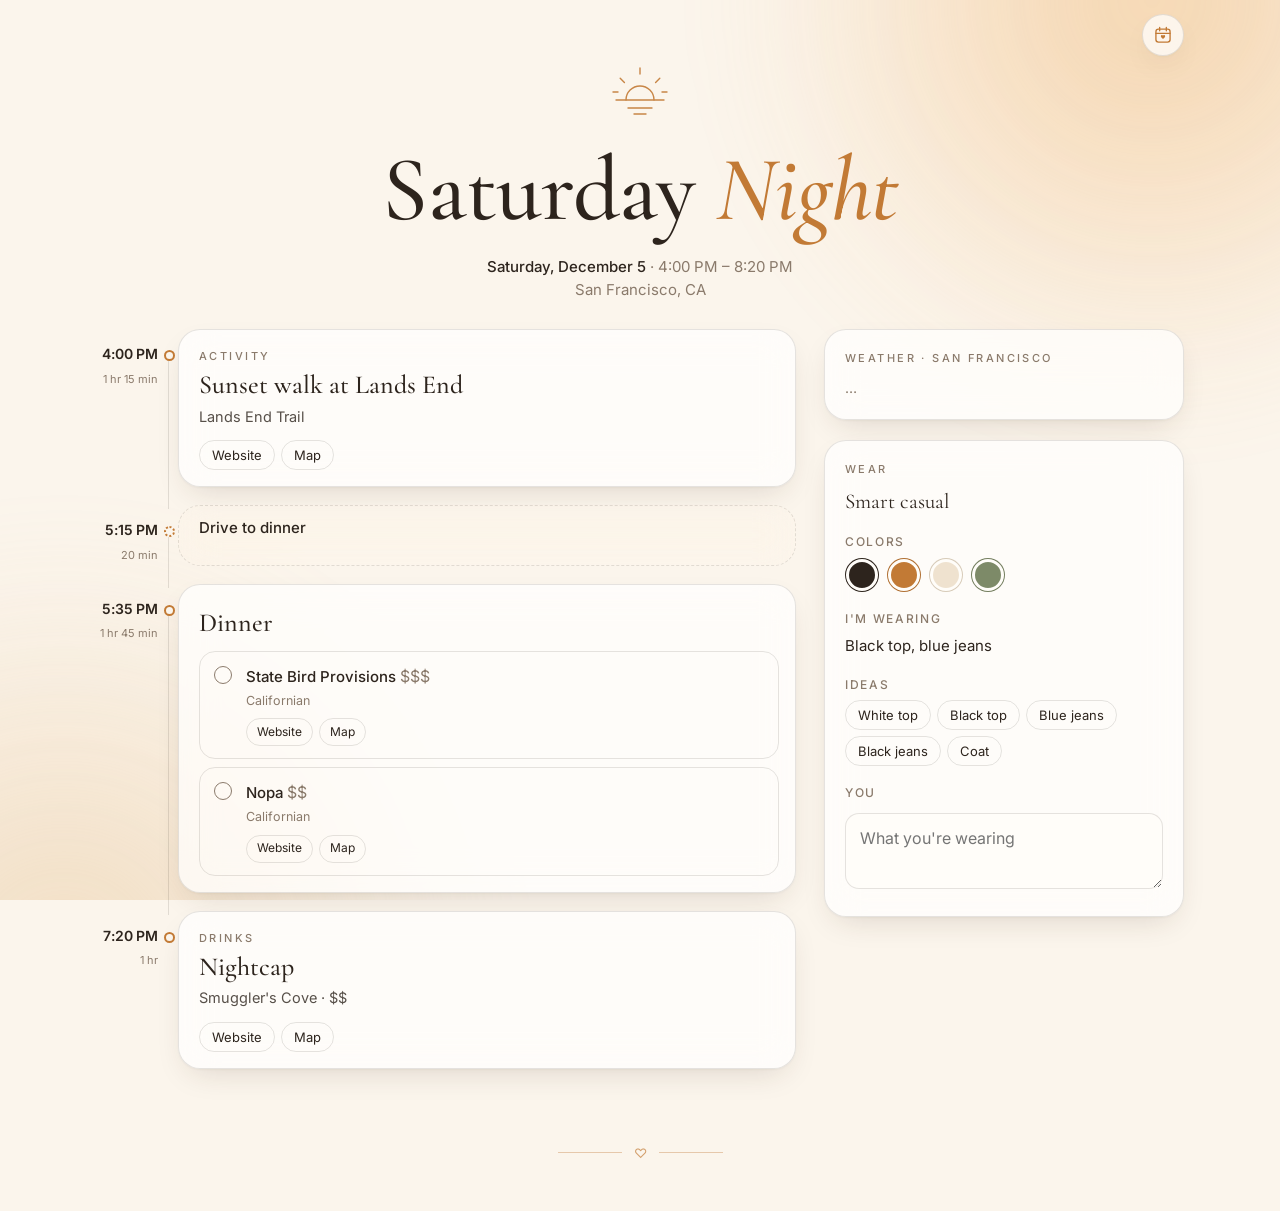
==== commit 7ccede96: "Always show the stop's title; the place goes underneath Her timeline used the place name as the head" ====
--- a/index.html
+++ b/index.html
@@ -12,7 +12,7 @@
   <link rel="preconnect" href="https://fonts.googleapis.com">
   <link rel="preconnect" href="https://fonts.gstatic.com" crossorigin>
   <link href="https://fonts.googleapis.com/css2?family=Cormorant+Garamond:ital,wght@0,400;0,500;0,600;1,400;1,500&family=Inter:wght@400;500;600&family=Playfair+Display:ital,wght@0,400;0,500;1,400&display=swap" rel="stylesheet">
-  <link rel="stylesheet" href="css/style.css?v=9">
+  <link rel="stylesheet" href="css/style.css?v=12">
 </head>
 <body data-theme="golden">
   <div class="ambient" aria-hidden="true"></div>
@@ -54,6 +54,6 @@
   </div>
   <div class="toast" id="toast" role="status" aria-live="polite"></div>
 
-  <script type="module" src="js/home.js?v=9"></script>
+  <script type="module" src="js/home.js?v=12"></script>
 </body>
 </html>
--- a/css/style.css
+++ b/css/style.css
@@ -700,3 +700,11 @@
 .her-cal .day-list { margin-top: 22px; }
 .plan-row small { display: block; }
 .plan-row small.stops { color: var(--ink); opacity: .75; margin-top: 2px; white-space: nowrap; overflow: hidden; text-overflow: ellipsis; }
+
+/* sidebar rows with delete */
+.side-row { display: grid; grid-template-columns: minmax(0, 1fr) auto; gap: 4px; align-items: center; margin-bottom: 4px; }
+.side-row .plan-link { margin-bottom: 0; }
+.side-row .row-del { width: 34px; height: 34px; border-radius: 10px; border-color: transparent; background: transparent; opacity: .55; }
+.side-row:hover .row-del, .side-row .row-del:focus-visible { opacity: 1; border-color: var(--line); }
+
+.tl-card p.place { color: var(--ink); opacity: .8; }
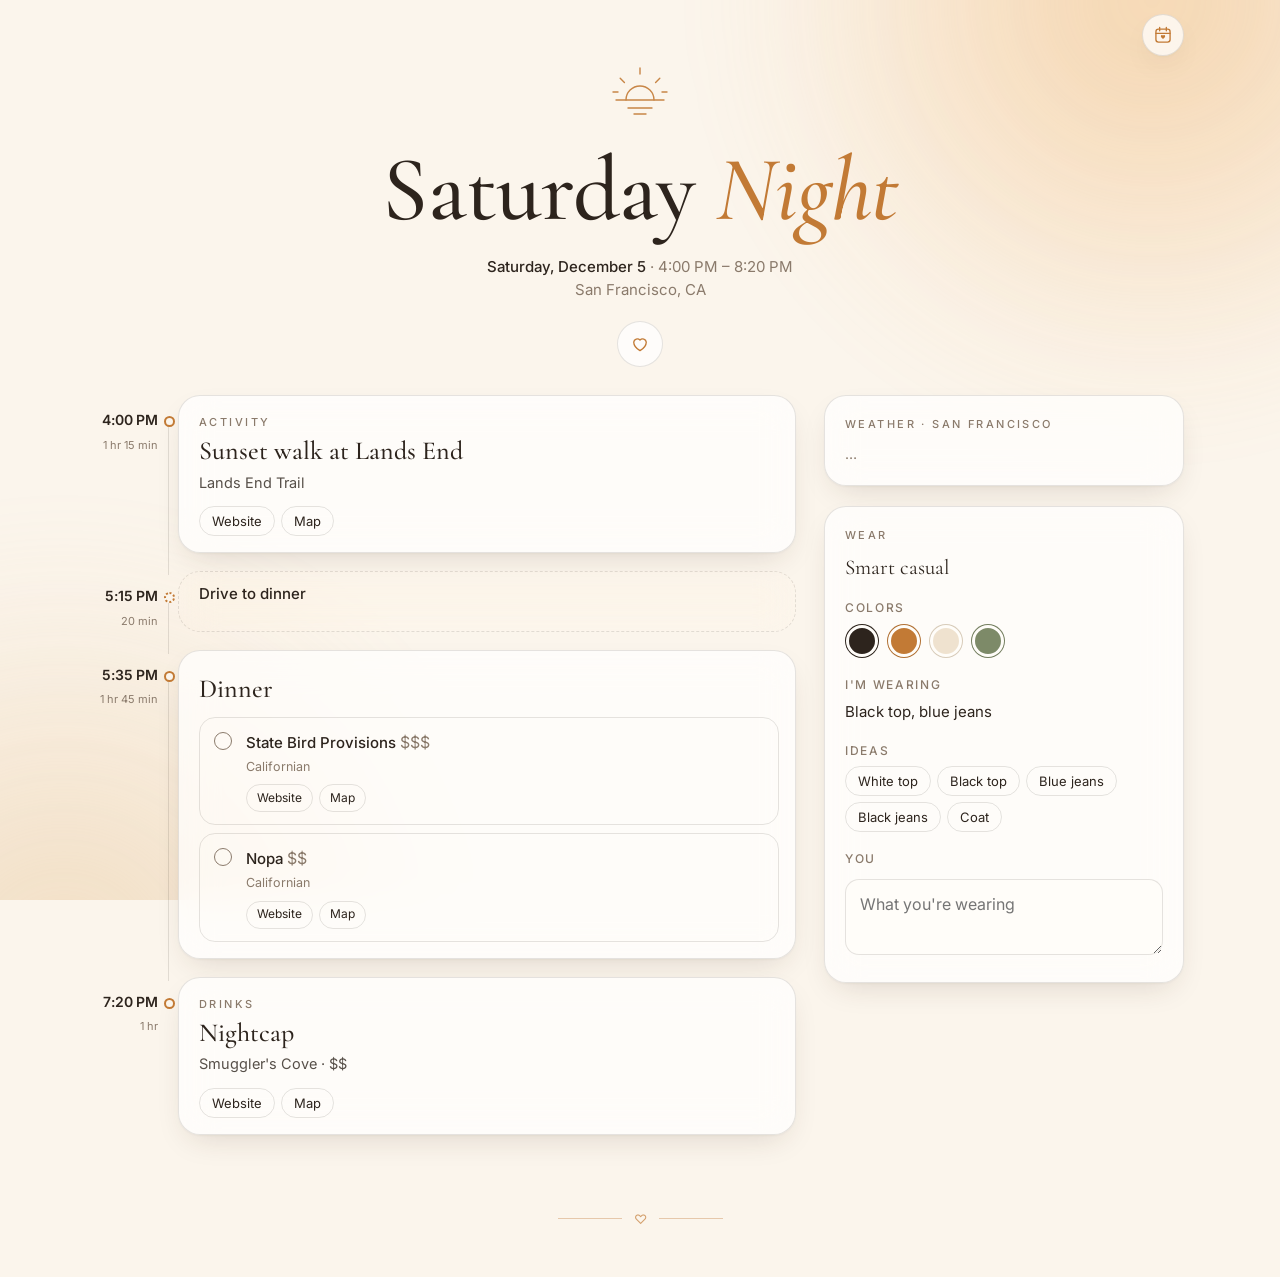
==== commit edb89914: "She can favorite dates; balanced date rows - Her page: heart button on a date (once it has happened)" ====
--- a/index.html
+++ b/index.html
@@ -12,7 +12,7 @@
   <link rel="preconnect" href="https://fonts.googleapis.com">
   <link rel="preconnect" href="https://fonts.gstatic.com" crossorigin>
   <link href="https://fonts.googleapis.com/css2?family=Cormorant+Garamond:ital,wght@0,400;0,500;0,600;1,400;1,500&family=Inter:wght@400;500;600&family=Playfair+Display:ital,wght@0,400;0,500;1,400&display=swap" rel="stylesheet">
-  <link rel="stylesheet" href="css/style.css?v=12">
+  <link rel="stylesheet" href="css/style.css?v=14">
 </head>
 <body data-theme="golden">
   <div class="ambient" aria-hidden="true"></div>
@@ -54,6 +54,6 @@
   </div>
   <div class="toast" id="toast" role="status" aria-live="polite"></div>
 
-  <script type="module" src="js/home.js?v=12"></script>
+  <script type="module" src="js/home.js?v=14"></script>
 </body>
 </html>
--- a/css/style.css
+++ b/css/style.css
@@ -708,3 +708,28 @@
 .side-row:hover .row-del, .side-row .row-del:focus-visible { opacity: 1; border-color: var(--line); }
 
 .tl-card p.place { color: var(--ink); opacity: .8; }
+
+/* rows: the date on the left, a tidy column of actions on the right */
+.plan-row-wrap { grid-template-columns: minmax(0, 1fr) auto !important; gap: 8px; }
+.plan-row-wrap.bare { grid-template-columns: minmax(0, 1fr) !important; }
+.row-actions { display: flex; flex-direction: column; gap: 6px; width: 46px; }
+.row-actions > button { flex: 1; width: 100% !important; height: auto !important; min-height: 38px; border-radius: 14px; padding: 0; display: grid; place-items: center; }
+.row-actions .heart { font-size: 17px; }
+.plan-row { min-height: 84px; }
+.fav-mark { color: var(--accent); }
+
+/* her favorite button on a date */
+.hero-fav {
+  display: inline-grid; place-items: center; width: 46px; height: 46px; margin-top: 20px; border-radius: 50%; cursor: pointer;
+  border: 1px solid var(--line); background: var(--surface); color: var(--accent); animation: rise 1s .42s ease backwards;
+}
+.hero-fav[aria-pressed="true"] { background: var(--accent-soft); border-color: var(--accent); }
+.hero-fav:active { transform: scale(.92); }
+
+/* balanced rows: every card spans the full width; actions sit inside it */
+.plan-row-wrap, .plan-row-wrap.bare { display: block !important; position: relative; }
+.plan-row-wrap .plan-row { width: 100%; padding-right: calc(16px + var(--acts, 0) * 44px); }
+.plan-row-wrap:not(.bare) .plan-row > .muted:last-child { display: none; }
+.row-actions { position: absolute; right: 12px; top: 50%; transform: translateY(-50%); flex-direction: row; width: auto; gap: 8px; }
+.row-actions > button { flex: none; width: 36px !important; height: 36px !important; min-height: 0; border-radius: 50%; }
+.row-actions .heart { font-size: 16px; }
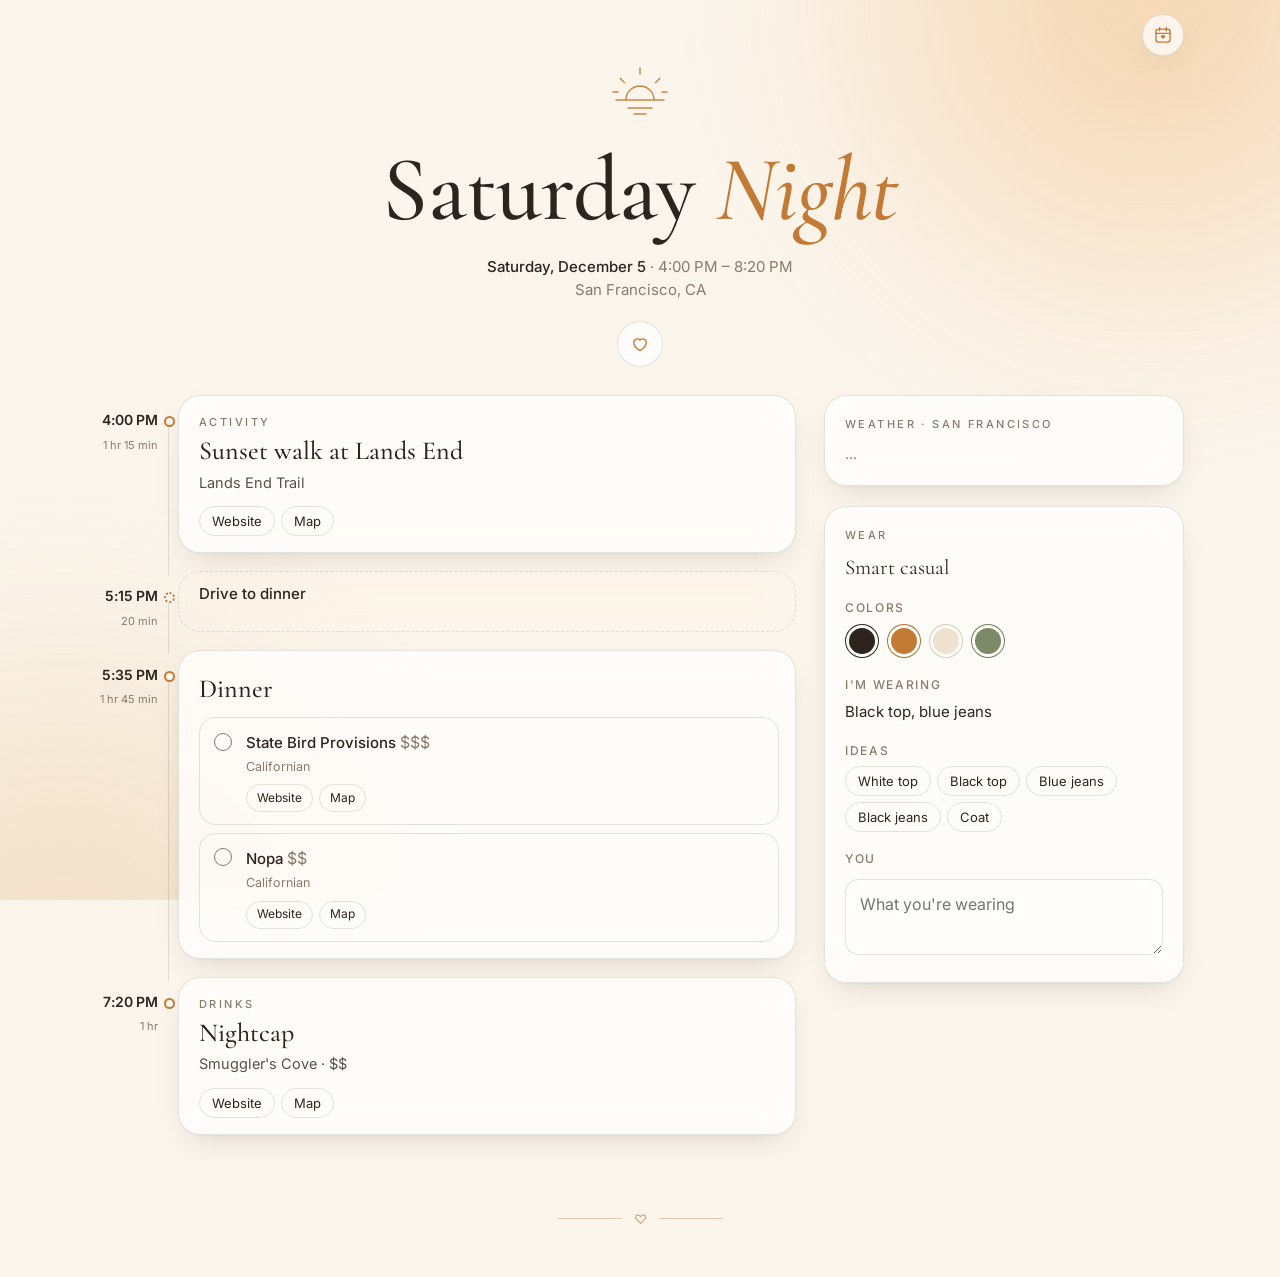
==== commit 7943a457: "Live sync between planner and her page (Firebase Realtime Database) - One private space per couple, " ====
--- a/index.html
+++ b/index.html
@@ -12,7 +12,7 @@
   <link rel="preconnect" href="https://fonts.googleapis.com">
   <link rel="preconnect" href="https://fonts.gstatic.com" crossorigin>
   <link href="https://fonts.googleapis.com/css2?family=Cormorant+Garamond:ital,wght@0,400;0,500;0,600;1,400;1,500&family=Inter:wght@400;500;600&family=Playfair+Display:ital,wght@0,400;0,500;1,400&display=swap" rel="stylesheet">
-  <link rel="stylesheet" href="css/style.css?v=14">
+  <link rel="stylesheet" href="css/style.css?v=15">
 </head>
 <body data-theme="golden">
   <div class="ambient" aria-hidden="true"></div>
@@ -54,6 +54,6 @@
   </div>
   <div class="toast" id="toast" role="status" aria-live="polite"></div>
 
-  <script type="module" src="js/home.js?v=14"></script>
+  <script type="module" src="js/home.js?v=15"></script>
 </body>
 </html>
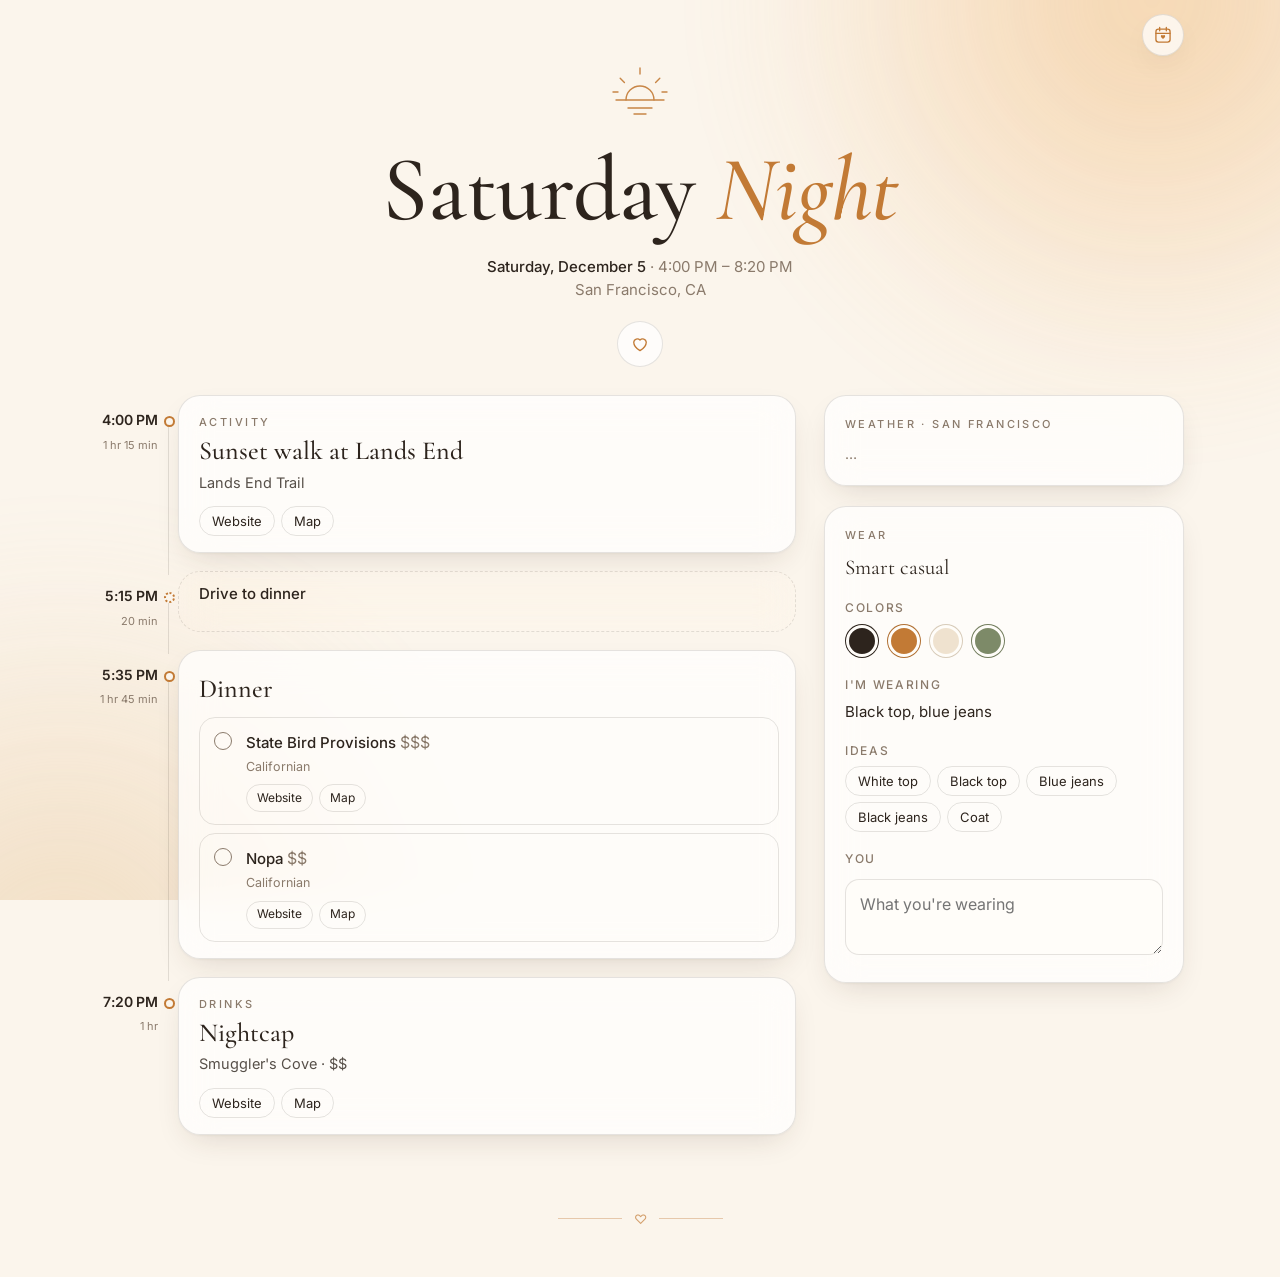
==== commit 6ce5cecd: "Hide the picks/Send bar now that her picks sync on their own Co-Authored-By: Claude Opus 5.5 <norepl" ====
--- a/index.html
+++ b/index.html
@@ -12,7 +12,7 @@
   <link rel="preconnect" href="https://fonts.googleapis.com">
   <link rel="preconnect" href="https://fonts.gstatic.com" crossorigin>
   <link href="https://fonts.googleapis.com/css2?family=Cormorant+Garamond:ital,wght@0,400;0,500;0,600;1,400;1,500&family=Inter:wght@400;500;600&family=Playfair+Display:ital,wght@0,400;0,500;1,400&display=swap" rel="stylesheet">
-  <link rel="stylesheet" href="css/style.css?v=15">
+  <link rel="stylesheet" href="css/style.css?v=17">
 </head>
 <body data-theme="golden">
   <div class="ambient" aria-hidden="true"></div>
@@ -54,6 +54,6 @@
   </div>
   <div class="toast" id="toast" role="status" aria-live="polite"></div>
 
-  <script type="module" src="js/home.js?v=15"></script>
+  <script type="module" src="js/home.js?v=17"></script>
 </body>
 </html>
